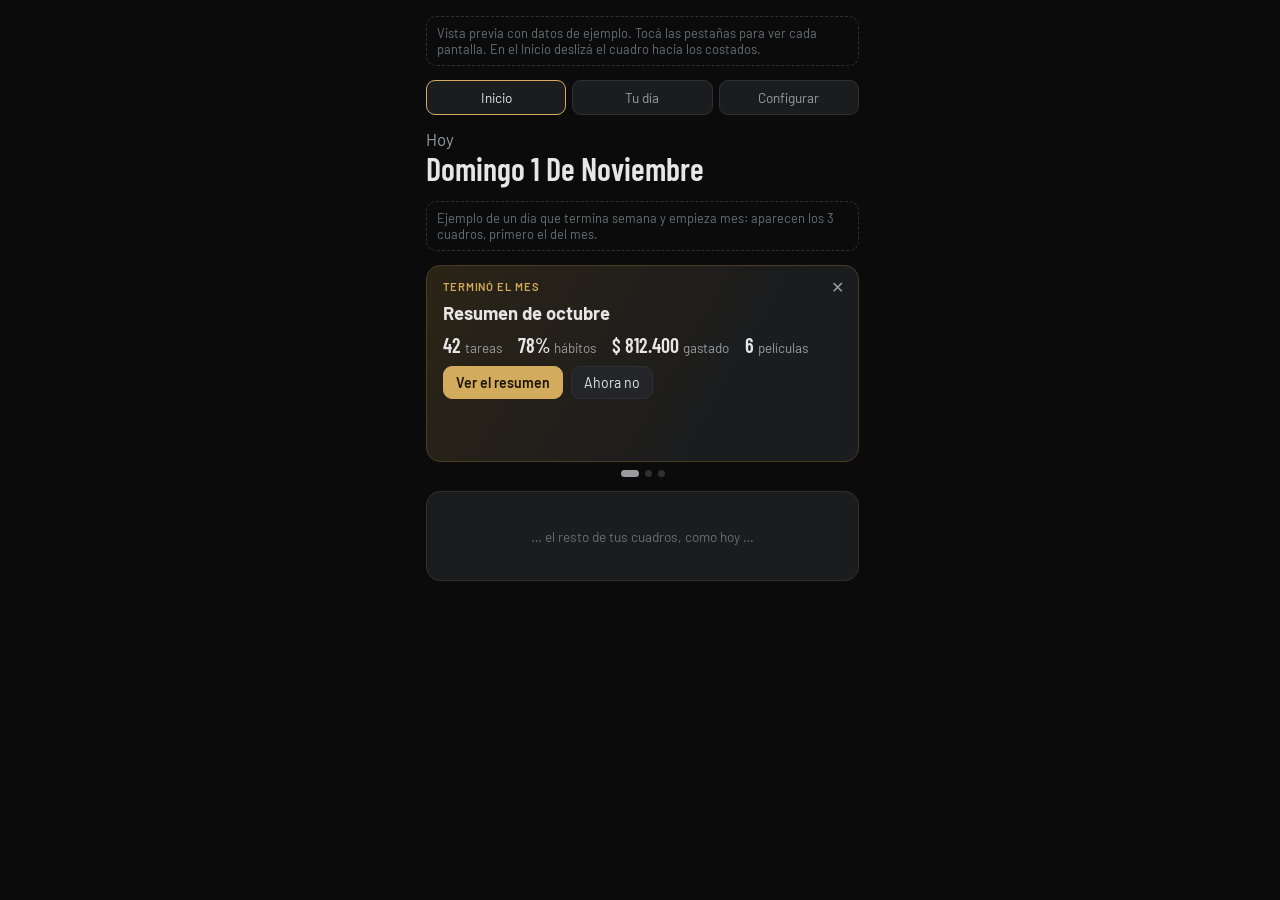
==== docs/vistas-previas/resumen-diario.html @ cae792a8 "Vista previa: resumen del día y carrusel de avisos Co-Authored-By: Claude Opus 5.5 (1M context) <nor" ====
<!doctype html>
<html lang="es">
<head>
<meta charset="utf-8">
<meta name="viewport" content="width=device-width, initial-scale=1">
<title>Vista previa · Resumen del día</title>
<link href="https://fonts.googleapis.com/css2?family=Barlow:wght@400;500;600&family=Barlow+Condensed:wght@500;600&display=swap" rel="stylesheet">
<style>
:root { --papel:#0B0B0C; --superficie:#1B1C1E; --superficie-2:#242528; --linea:#2E3033; --laton:#D3AB5C; --laton-fondo:#2B2416;
  --tinta:#E6E6E6; --tinta-2:#9A9C9F; --tinta-3:#6B6E72; --verde:#7BC47F; --rojo:#E07A6B; --azul:#8DB4DC; }
* { box-sizing: border-box; }
body { margin: 0; background: var(--papel); color: var(--tinta); font-family: Barlow, sans-serif; }
.app { max-width: 460px; margin: 0 auto; padding: 16px 16px 90px; display: grid; gap: 14px; }
.nota-previa { font-size: .8rem; color: var(--tinta-3); border: 1px dashed var(--linea); border-radius: 10px; padding: 8px 10px; }
.pest { display: flex; gap: 6px; flex-wrap: wrap; }
.pest button { flex: 1; padding: 8px 6px; border-radius: 9px; border: 1px solid var(--linea); background: var(--superficie); color: var(--tinta-2); font: inherit; font-size: .85rem; cursor: pointer; }
.pest button.sel { color: var(--tinta); border-color: var(--laton); }
.fecha { color: var(--tinta-2); font-size: 1.05rem; }
.fecha b { display: block; color: var(--tinta); font-family: 'Barlow Condensed'; font-size: 2rem; font-weight: 600; text-transform: capitalize; }
.tarjeta { background: var(--superficie); border: 1px solid var(--linea); border-radius: 14px; padding: 14px 16px; display: grid; gap: 10px; }
.tarjeta h3 { margin: 0; font-size: 1rem; display: flex; gap: 8px; align-items: baseline; }
.tarjeta h3 small { margin-left: auto; color: var(--tinta-2); font-weight: 400; font-size: .78rem; }
.relleno { height: 60px; display: grid; place-items: center; color: var(--tinta-3); font-size: .85rem; }

/* Carrusel: un solo cuadro que se desliza */
.carru { position: relative; }
.pistas { display: flex; overflow-x: auto; scroll-snap-type: x mandatory; gap: 10px; scrollbar-width: none; }
.pistas::-webkit-scrollbar { display: none; }
.aviso { flex: 0 0 100%; scroll-snap-align: start; position: relative; background: linear-gradient(120deg, var(--laton-fondo), var(--superficie) 70%);
  border: 1px solid #4a3f24; border-radius: 14px; padding: 14px 16px; display: grid; gap: 9px; align-content: start; }
.aviso.dia { background: linear-gradient(120deg, #16212b, var(--superficie) 70%); border-color: #2a3a4a; }
.aviso-x { position: absolute; top: 8px; right: 8px; border: 0; background: none; color: var(--tinta-2); font-size: 1rem; cursor: pointer; padding: 4px 6px; }
.et { font-size: .7rem; letter-spacing: .08em; text-transform: uppercase; color: var(--laton); font-weight: 600; }
.dia .et { color: var(--azul); }
.titulo { font-size: 1.15rem; padding-right: 22px; }
.mini { display: flex; gap: 6px 16px; flex-wrap: wrap; font-size: .84rem; color: var(--tinta-2); }
.mini b { color: var(--tinta); font-family: 'Barlow Condensed'; font-size: 1.25rem; font-weight: 600; margin-right: 4px; }
.bot { display: flex; gap: 8px; flex-wrap: wrap; }
.bt { padding: 7px 12px; border-radius: 9px; border: 1px solid var(--linea); background: var(--superficie-2); color: var(--tinta); font: inherit; font-size: .88rem; cursor: pointer; }
.bt.p { background: var(--laton); color: #1a1408; border-color: var(--laton); font-weight: 600; }
.dia .bt.p { background: var(--azul); border-color: var(--azul); color: #0d1620; }
.puntos { display: flex; justify-content: center; gap: 6px; margin-top: 8px; }
.puntos i { width: 7px; height: 7px; border-radius: 50%; background: var(--linea); }
.puntos i.sel { background: var(--tinta-2); width: 18px; border-radius: 4px; }
.lineas { display: grid; gap: 5px; font-size: .88rem; }
.lineas span { display: flex; gap: 8px; }
.lineas em { font-style: normal; color: var(--tinta-2); min-width: 18px; }

/* Pantalla del día */
.fila { display: flex; gap: 10px; align-items: center; padding: 8px 0; border-top: 1px solid var(--linea); font-size: .92rem; }
.fila:first-of-type { border-top: 0; }
.fila small { color: var(--tinta-2); margin-left: auto; white-space: nowrap; }
.chk { width: 16px; height: 16px; border: 1.5px solid var(--tinta-3); border-radius: 4px; flex: none; }
.clima { display: flex; align-items: center; gap: 14px; }
.clima b { font-family: 'Barlow Condensed'; font-size: 2.6rem; font-weight: 600; line-height: 1; }
.clima .horas { display: flex; gap: 12px; margin-left: auto; font-size: .78rem; color: var(--tinta-2); text-align: center; }
.clima .horas b { font-size: 1rem; display: block; color: var(--tinta); }
.pend { font-size: .82rem; color: var(--tinta-3); border: 1px dashed var(--linea); border-radius: 9px; padding: 8px 10px; }
.noti { display: grid; gap: 3px; padding: 10px 0; border-top: 1px solid var(--linea); cursor: pointer; }
.noti:first-of-type { border-top: 0; }
.noti .tema { font-size: .7rem; text-transform: uppercase; letter-spacing: .06em; color: var(--laton); }
.noti b { font-size: .95rem; font-weight: 500; }
.noti span { font-size: .84rem; color: var(--tinta-2); }

/* Detalle de noticia (hoja de abajo) */
.velo { position: fixed; inset: 0; background: #000a; display: none; align-items: flex-end; justify-content: center; z-index: 5; }
.velo.on { display: flex; }
.hoja { background: var(--superficie); border-radius: 16px 16px 0 0; max-width: 460px; width: 100%; max-height: 85vh; overflow: auto; padding: 18px 16px 24px; display: grid; gap: 10px; }
.hoja h2 { margin: 0; font-size: 1.2rem; }
.hoja p { margin: 0; line-height: 1.45; font-size: .93rem; color: #cfd0d2; }
.hoja a { color: var(--laton); }

/* Configuración */
.campo { display: grid; gap: 6px; font-size: .9rem; }
.campo small { color: var(--tinta-2); }
input, select { background: var(--superficie-2); border: 1px solid var(--linea); color: var(--tinta); border-radius: 9px; padding: 8px 10px; font: inherit; }
.chips { display: flex; gap: 6px; flex-wrap: wrap; }
.chip { padding: 5px 10px; border-radius: 999px; border: 1px solid var(--linea); background: var(--superficie-2); font-size: .84rem; }
.chip.on { border-color: var(--laton); color: var(--laton); }
.chip.sug { border-style: dashed; color: var(--tinta-2); }
.pantalla[hidden] { display: none; }
.pantalla { display: grid; gap: 14px; }
</style>
</head>
<body>
<div class="app">
  <div class="nota-previa">Vista previa con datos de ejemplo. Tocá las pestañas para ver cada pantalla. En el Inicio deslizá el cuadro hacia los costados.</div>
  <div class="pest">
    <button class="sel" data-p="inicio">Inicio</button>
    <button data-p="dia">Tu día</button>
    <button data-p="config">Configurar</button>
  </div>

  <!-- INICIO -->
  <section class="pantalla" id="p-inicio">
    <div class="fecha">Hoy<b>domingo 1 de noviembre</b></div>
    <p class="nota-previa" style="margin:0">Ejemplo de un día que termina semana y empieza mes: aparecen los 3 cuadros, primero el del mes.</p>
    <div class="carru">
      <div class="pistas" id="pistas">
        <section class="aviso">
          <button class="aviso-x" aria-label="Cerrar">✕</button>
          <span class="et">Terminó el mes</span>
          <b class="titulo">Resumen de octubre</b>
          <span class="mini"><span><b>42</b>tareas</span><span><b>78%</b>hábitos</span><span><b>$ 812.400</b>gastado</span><span><b>6</b>películas</span></span>
          <span class="bot"><button class="bt p">Ver el resumen</button><button class="bt cerrar">Ahora no</button></span>
        </section>
        <section class="aviso">
          <button class="aviso-x" aria-label="Cerrar">✕</button>
          <span class="et">Terminó la semana</span>
          <b class="titulo">Revisión del 26 oct – 1 nov</b>
          <span class="mini"><span><b>11</b>tareas</span><span><b>82%</b>hábitos</span><span><b>$ 164.000</b>gastado</span><span><b>2</b>vencidas</span></span>
          <span class="bot"><button class="bt p">Hacer la revisión · 5 min</button><button class="bt cerrar">Ahora no</button></span>
        </section>
        <section class="aviso dia">
          <button class="aviso-x" aria-label="Cerrar">✕</button>
          <span class="et">Buen día, Matías</span>
          <b class="titulo">Tu domingo 1</b>
          <span class="mini"><span><b>19°</b>parcial nublado</span><span><b>4</b>tareas</span><span><b>1</b>vence</span><span><b>5</b>hábitos</span></span>
          <div class="lineas">
            <span><em>🎂</em>Cumpleaños de Laura</span>
            <span><em>📰</em>El dólar cerró estable tras el anuncio del BCRA</span>
          </div>
          <span class="bot"><button class="bt p" data-ir="dia">Ver mi día</button><button class="bt cerrar">Ahora no</button></span>
        </section>
      </div>
      <div class="puntos" id="puntos"></div>
    </div>
    <div class="tarjeta"><div class="relleno">… el resto de tus cuadros, como hoy …</div></div>
  </section>

  <!-- TU DÍA -->
  <section class="pantalla" id="p-dia" hidden>
    <div class="fecha">Resumen<b>Tu domingo 1</b></div>
    <div class="tarjeta">
      <h3>Tiempo <small>📍 Ubicación actual</small></h3>
      <div class="clima"><b>19°</b><span>Parcial nublado<br><small style="color:var(--tinta-2)">Máx 24° · mín 12° · lluvia 10%</small></span>
        <div class="horas"><span>9h<b>15°</b></span><span>15h<b>23°</b></span><span>21h<b>17°</b></span></div></div>
    </div>
    <div class="tarjeta">
      <h3>Para hoy <small>Tareas, vencimientos y hábitos</small></h3>
      <div class="fila"><span class="chk"></span>Llamar al plomero<small>Casa</small></div>
      <div class="fila"><span class="chk"></span>Preparar informe de recepción<small>Trabajo</small></div>
      <div class="fila"><span class="chk"></span>Comprar regalo Laura<small>Personal</small></div>
      <div class="fila"><span class="chk"></span>Pasear al perro<small>Casa</small></div>
      <div class="fila">💳 Vence la tarjeta Visa<small>$ 214.300</small></div>
      <div class="fila">✅ Hábitos del día<small>0 de 5</small></div>
    </div>
    <div class="tarjeta">
      <h3>Cumpleaños</h3>
      <div class="fila">🎂 Laura<small>hoy · cumple 34</small></div>
      <div class="pend">Pendiente: de dónde se toman los cumpleaños.</div>
    </div>
    <div class="tarjeta">
      <h3>Noticias para vos <small>Tocá una para verla completa</small></h3>
      <div class="noti" data-n="0"><span class="tema">Economía argentina</span><b>El dólar cerró estable tras el anuncio del BCRA</b><span>Las reservas subieron y el mercado reaccionó con calma.</span></div>
      <div class="noti" data-n="1"><span class="tema">Economía mundial</span><b>La Fed mantiene las tasas y anticipa un recorte en diciembre</b><span>Los mercados de Asia abren en alza.</span></div>
      <div class="noti" data-n="2"><span class="tema">Tecnología</span><b>Nuevo récord en chips de bajo consumo</b><span>Promete baterías que duren el doble en celulares.</span></div>
      <div class="noti" data-n="3"><span class="tema">Política internacional</span><b>Avanzan las negociaciones de alto el fuego</b><span>Se reúnen los mediadores esta semana.</span></div>
      <div class="noti" data-n="4"><span class="tema">Política argentina</span><b>El Senado trata hoy el presupuesto</b><span>Se espera una sesión larga.</span></div>
      <span style="font-size:.78rem;color:var(--tinta-3)">Buscadas hoy a las 7:02 con Gemini · se actualizan una vez por día</span>
    </div>
  </section>

  <!-- CONFIGURAR -->
  <section class="pantalla" id="p-config" hidden>
    <div class="fecha">Resumen<b>Configurar</b></div>
    <div class="tarjeta">
      <h3>Resumen del día</h3>
      <label class="campo">Aparece desde las<input type="time" value="05:00"><small>Se muestra la primera vez que abrís la app desde esa hora, hasta que lo cerrás o termina el día.</small></label>
    </div>
    <div class="tarjeta">
      <h3>Tiempo</h3>
      <label class="campo">Lugar<select><option>📍 Ubicación actual (GPS)</option><option>Buenos Aires</option><option>Córdoba</option><option>+ Agregar ciudad…</option></select></label>
    </div>
    <div class="tarjeta">
      <h3>Intereses <small>Tocá para activar o quitar</small></h3>
      <div class="chips">
        <span class="chip on">Economía mundial</span><span class="chip on">Economía argentina</span><span class="chip on">Tecnología</span>
        <span class="chip on">Guerras y política internacional</span><span class="chip on">Política argentina</span><span class="chip">+ Agregar</span>
      </div>
      <h3 style="margin-top:6px">Te sugiero <small>Según lo que abrís</small></h3>
      <div class="chips"><span class="chip sug">+ Inteligencia artificial</span><span class="chip sug">+ Energía</span><span class="chip sug">+ Mercado inmobiliario</span></div>
      <small style="color:var(--tinta-2);font-size:.8rem">La app aprende de las noticias que abrís y de las que marcás "No me interesa".</small>
    </div>
    <div class="tarjeta">
      <h3>Cumpleaños</h3>
      <div class="pend">Pendiente: de dónde se toman los datos.</div>
    </div>
  </section>
</div>

<div class="velo" id="velo"><div class="hoja" id="hoja"></div></div>

<script>
const NOTIS = [
  ['Economía argentina', 'El dólar cerró estable tras el anuncio del BCRA', 'El Banco Central anunció una nueva compra de reservas y el dólar oficial terminó el día sin cambios. Los analistas consultados creen que la calma puede seguir mientras entren dólares de la cosecha.\n\nQué significa para vos: los precios en dólares no deberían moverse esta semana.'],
  ['Economía mundial', 'La Fed mantiene las tasas y anticipa un recorte en diciembre', 'La Reserva Federal de EE.UU. dejó las tasas como estaban y dio señales de un recorte a fin de año. Las bolsas reaccionaron en alza.'],
  ['Tecnología', 'Nuevo récord en chips de bajo consumo', 'Un fabricante presentó un chip que gasta la mitad de energía. Llegaría a los celulares en 2027.'],
  ['Política internacional', 'Avanzan las negociaciones de alto el fuego', 'Los mediadores se reúnen esta semana con ambas partes. Hay un borrador de acuerdo de tres etapas.'],
  ['Política argentina', 'El Senado trata hoy el presupuesto', 'La sesión empieza a las 11. El oficialismo dice tener los votos; la oposición pide cambios en dos artículos.'],
];
const $ = (s, el = document) => el.querySelector(s);
const $$ = (s, el = document) => [...el.querySelectorAll(s)];

function ir(p) {
  $$('.pest button').forEach(b => b.classList.toggle('sel', b.dataset.p === p));
  $$('.pantalla').forEach(s => s.hidden = s.id !== 'p-' + p);
  scrollTo({ top: 0 });
}
$$('.pest button').forEach(b => b.onclick = () => ir(b.dataset.p));
$$('[data-ir]').forEach(b => b.onclick = () => ir(b.dataset.ir));

// Carrusel: puntitos y cerrar → pasa al siguiente
const pistas = $('#pistas'), puntos = $('#puntos');
function pintarPuntos() {
  const n = pistas.children.length;
  const i = Math.round(pistas.scrollLeft / (pistas.clientWidth + 10));
  puntos.innerHTML = n > 1 ? Array.from({ length: n }, (_, k) => `<i class="${k === i ? 'sel' : ''}"></i>`).join('') : '';
  if (!n) $('.carru').innerHTML = '<p class="nota-previa">Cerraste todos: el cuadro desaparece hasta mañana.</p>';
}
pistas.addEventListener('scroll', pintarPuntos);
$$('.aviso-x, .cerrar').forEach(b => b.onclick = () => { b.closest('.aviso').remove(); pistas.scrollTo({ left: pistas.scrollLeft }); pintarPuntos(); });
pintarPuntos();

// Detalle de noticia
$$('.noti').forEach(el => el.onclick = () => {
  const [tema, t, txt] = NOTIS[el.dataset.n];
  $('#hoja').innerHTML = `<span class="et">${tema}</span><h2>${t}</h2>${txt.split('\n\n').map(p => `<p>${p}</p>`).join('')}
    <a href="#">Leer en la fuente original ›</a>
    <span class="bot"><button class="bt" onclick="cerrarHoja()">Cerrar</button><button class="bt" onclick="cerrarHoja()">No me interesa este tema</button></span>`;
  $('#velo').classList.add('on');
});
function cerrarHoja() { $('#velo').classList.remove('on'); }
$('#velo').onclick = e => { if (e.target.id === 'velo') cerrarHoja(); };
</script>
</body>
</html>
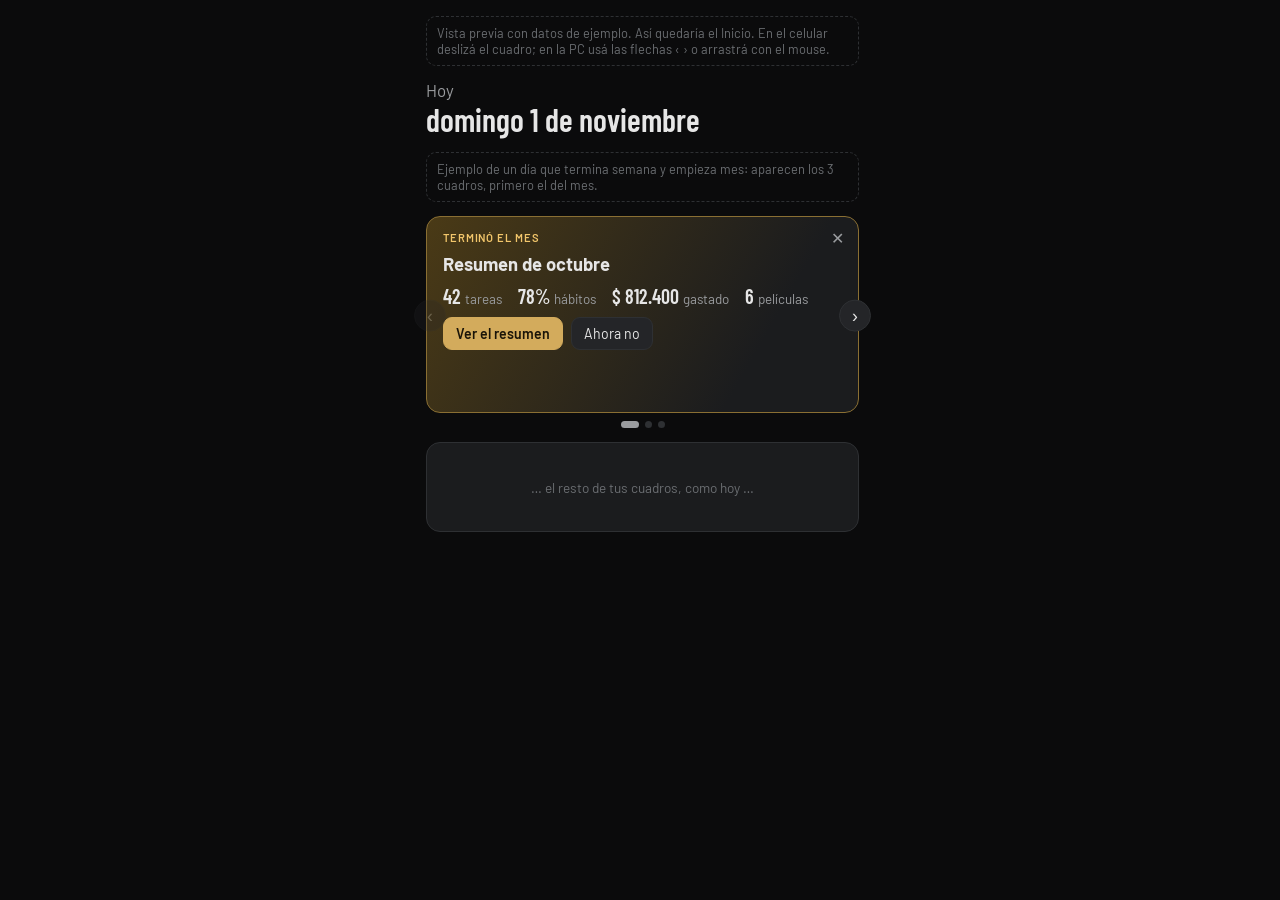
==== commit ee4b371f: "Vista previa resumen: amarillos por intensidad, flechas para PC, cumpleaños a Tareas Co-Authored-By:" ====
--- a/docs/vistas-previas/resumen-diario.html
+++ b/docs/vistas-previas/resumen-diario.html
@@ -16,7 +16,7 @@
 .pest button { flex: 1; padding: 8px 6px; border-radius: 9px; border: 1px solid var(--linea); background: var(--superficie); color: var(--tinta-2); font: inherit; font-size: .85rem; cursor: pointer; }
 .pest button.sel { color: var(--tinta); border-color: var(--laton); }
 .fecha { color: var(--tinta-2); font-size: 1.05rem; }
-.fecha b { display: block; color: var(--tinta); font-family: 'Barlow Condensed'; font-size: 2rem; font-weight: 600; text-transform: capitalize; }
+.fecha b { display: block; color: var(--tinta); font-family: 'Barlow Condensed'; font-size: 2rem; font-weight: 600; }
 .tarjeta { background: var(--superficie); border: 1px solid var(--linea); border-radius: 14px; padding: 14px 16px; display: grid; gap: 10px; }
 .tarjeta h3 { margin: 0; font-size: 1rem; display: flex; gap: 8px; align-items: baseline; }
 .tarjeta h3 small { margin-left: auto; color: var(--tinta-2); font-weight: 400; font-size: .78rem; }
@@ -28,17 +28,24 @@
 .pistas::-webkit-scrollbar { display: none; }
 .aviso { flex: 0 0 100%; scroll-snap-align: start; position: relative; background: linear-gradient(120deg, var(--laton-fondo), var(--superficie) 70%);
   border: 1px solid #4a3f24; border-radius: 14px; padding: 14px 16px; display: grid; gap: 9px; align-content: start; }
-.aviso.dia { background: linear-gradient(120deg, #16212b, var(--superficie) 70%); border-color: #2a3a4a; }
+.aviso.mes { background: linear-gradient(120deg, #4a3a16, var(--superficie) 75%); border-color: #8a6f33; }
+.aviso.dia { background: linear-gradient(120deg, #1d1a12, var(--superficie) 70%); border-color: #3a3324; }
+.aviso.mes .et { color: #F2C66B; } .aviso.dia .et { color: #A88A4E; }
+.aviso.dia .bt.p { background: #8a7140; border-color: #8a7140; color: #f3ead6; }
+.flecha { position: absolute; top: 50%; transform: translateY(-70%); width: 32px; height: 32px; border-radius: 50%; border: 1px solid var(--linea);
+  background: var(--superficie-2); color: var(--tinta); font-size: 1.1rem; cursor: pointer; display: none; z-index: 2; }
+.flecha.izq { left: -12px; } .flecha.der { right: -12px; }
+@media (hover: hover) and (pointer: fine) { .flecha { display: grid; place-items: center; } .flecha[disabled] { opacity: .25; cursor: default; } }
+.pistas.arrastrando { scroll-snap-type: none; cursor: grabbing; user-select: none; }
+.lineas a { color: inherit; text-decoration: underline; text-decoration-color: var(--tinta-3); }
 .aviso-x { position: absolute; top: 8px; right: 8px; border: 0; background: none; color: var(--tinta-2); font-size: 1rem; cursor: pointer; padding: 4px 6px; }
 .et { font-size: .7rem; letter-spacing: .08em; text-transform: uppercase; color: var(--laton); font-weight: 600; }
-.dia .et { color: var(--azul); }
 .titulo { font-size: 1.15rem; padding-right: 22px; }
 .mini { display: flex; gap: 6px 16px; flex-wrap: wrap; font-size: .84rem; color: var(--tinta-2); }
 .mini b { color: var(--tinta); font-family: 'Barlow Condensed'; font-size: 1.25rem; font-weight: 600; margin-right: 4px; }
 .bot { display: flex; gap: 8px; flex-wrap: wrap; }
 .bt { padding: 7px 12px; border-radius: 9px; border: 1px solid var(--linea); background: var(--superficie-2); color: var(--tinta); font: inherit; font-size: .88rem; cursor: pointer; }
 .bt.p { background: var(--laton); color: #1a1408; border-color: var(--laton); font-weight: 600; }
-.dia .bt.p { background: var(--azul); border-color: var(--azul); color: #0d1620; }
 .puntos { display: flex; justify-content: center; gap: 6px; margin-top: 8px; }
 .puntos i { width: 7px; height: 7px; border-radius: 50%; background: var(--linea); }
 .puntos i.sel { background: var(--tinta-2); width: 18px; border-radius: 4px; }
@@ -84,20 +91,14 @@
 </head>
 <body>
 <div class="app">
-  <div class="nota-previa">Vista previa con datos de ejemplo. Tocá las pestañas para ver cada pantalla. En el Inicio deslizá el cuadro hacia los costados.</div>
-  <div class="pest">
-    <button class="sel" data-p="inicio">Inicio</button>
-    <button data-p="dia">Tu día</button>
-    <button data-p="config">Configurar</button>
-  </div>
-
+  <div class="nota-previa">Vista previa con datos de ejemplo. Así quedaría el Inicio. En el celular deslizá el cuadro; en la PC usá las flechas ‹ › o arrastrá con el mouse.</div>
   <!-- INICIO -->
   <section class="pantalla" id="p-inicio">
     <div class="fecha">Hoy<b>domingo 1 de noviembre</b></div>
     <p class="nota-previa" style="margin:0">Ejemplo de un día que termina semana y empieza mes: aparecen los 3 cuadros, primero el del mes.</p>
     <div class="carru">
       <div class="pistas" id="pistas">
-        <section class="aviso">
+        <section class="aviso mes">
           <button class="aviso-x" aria-label="Cerrar">✕</button>
           <span class="et">Terminó el mes</span>
           <b class="titulo">Resumen de octubre</b>
@@ -117,98 +118,26 @@
           <b class="titulo">Tu domingo 1</b>
           <span class="mini"><span><b>19°</b>parcial nublado</span><span><b>4</b>tareas</span><span><b>1</b>vence</span><span><b>5</b>hábitos</span></span>
           <div class="lineas">
-            <span><em>🎂</em>Cumpleaños de Laura</span>
+            <span><em>🎂</em><a href="#" onclick="alert('Te lleva a los cumpleaños en Tareas');return false">Cumpleaños de Laura ›</a></span>
             <span><em>📰</em>El dólar cerró estable tras el anuncio del BCRA</span>
           </div>
-          <span class="bot"><button class="bt p" data-ir="dia">Ver mi día</button><button class="bt cerrar">Ahora no</button></span>
+          <span class="bot"><button class="bt p">Ver mi día</button><button class="bt cerrar">Ahora no</button></span>
         </section>
       </div>
+      <button class="flecha izq" id="ant" aria-label="Anterior">‹</button><button class="flecha der" id="sig" aria-label="Siguiente">›</button>
       <div class="puntos" id="puntos"></div>
     </div>
     <div class="tarjeta"><div class="relleno">… el resto de tus cuadros, como hoy …</div></div>
   </section>
 
-  <!-- TU DÍA -->
-  <section class="pantalla" id="p-dia" hidden>
-    <div class="fecha">Resumen<b>Tu domingo 1</b></div>
-    <div class="tarjeta">
-      <h3>Tiempo <small>📍 Ubicación actual</small></h3>
-      <div class="clima"><b>19°</b><span>Parcial nublado<br><small style="color:var(--tinta-2)">Máx 24° · mín 12° · lluvia 10%</small></span>
-        <div class="horas"><span>9h<b>15°</b></span><span>15h<b>23°</b></span><span>21h<b>17°</b></span></div></div>
-    </div>
-    <div class="tarjeta">
-      <h3>Para hoy <small>Tareas, vencimientos y hábitos</small></h3>
-      <div class="fila"><span class="chk"></span>Llamar al plomero<small>Casa</small></div>
-      <div class="fila"><span class="chk"></span>Preparar informe de recepción<small>Trabajo</small></div>
-      <div class="fila"><span class="chk"></span>Comprar regalo Laura<small>Personal</small></div>
-      <div class="fila"><span class="chk"></span>Pasear al perro<small>Casa</small></div>
-      <div class="fila">💳 Vence la tarjeta Visa<small>$ 214.300</small></div>
-      <div class="fila">✅ Hábitos del día<small>0 de 5</small></div>
-    </div>
-    <div class="tarjeta">
-      <h3>Cumpleaños</h3>
-      <div class="fila">🎂 Laura<small>hoy · cumple 34</small></div>
-      <div class="pend">Pendiente: de dónde se toman los cumpleaños.</div>
-    </div>
-    <div class="tarjeta">
-      <h3>Noticias para vos <small>Tocá una para verla completa</small></h3>
-      <div class="noti" data-n="0"><span class="tema">Economía argentina</span><b>El dólar cerró estable tras el anuncio del BCRA</b><span>Las reservas subieron y el mercado reaccionó con calma.</span></div>
-      <div class="noti" data-n="1"><span class="tema">Economía mundial</span><b>La Fed mantiene las tasas y anticipa un recorte en diciembre</b><span>Los mercados de Asia abren en alza.</span></div>
-      <div class="noti" data-n="2"><span class="tema">Tecnología</span><b>Nuevo récord en chips de bajo consumo</b><span>Promete baterías que duren el doble en celulares.</span></div>
-      <div class="noti" data-n="3"><span class="tema">Política internacional</span><b>Avanzan las negociaciones de alto el fuego</b><span>Se reúnen los mediadores esta semana.</span></div>
-      <div class="noti" data-n="4"><span class="tema">Política argentina</span><b>El Senado trata hoy el presupuesto</b><span>Se espera una sesión larga.</span></div>
-      <span style="font-size:.78rem;color:var(--tinta-3)">Buscadas hoy a las 7:02 con Gemini · se actualizan una vez por día</span>
-    </div>
-  </section>
-
-  <!-- CONFIGURAR -->
-  <section class="pantalla" id="p-config" hidden>
-    <div class="fecha">Resumen<b>Configurar</b></div>
-    <div class="tarjeta">
-      <h3>Resumen del día</h3>
-      <label class="campo">Aparece desde las<input type="time" value="05:00"><small>Se muestra la primera vez que abrís la app desde esa hora, hasta que lo cerrás o termina el día.</small></label>
-    </div>
-    <div class="tarjeta">
-      <h3>Tiempo</h3>
-      <label class="campo">Lugar<select><option>📍 Ubicación actual (GPS)</option><option>Buenos Aires</option><option>Córdoba</option><option>+ Agregar ciudad…</option></select></label>
-    </div>
-    <div class="tarjeta">
-      <h3>Intereses <small>Tocá para activar o quitar</small></h3>
-      <div class="chips">
-        <span class="chip on">Economía mundial</span><span class="chip on">Economía argentina</span><span class="chip on">Tecnología</span>
-        <span class="chip on">Guerras y política internacional</span><span class="chip on">Política argentina</span><span class="chip">+ Agregar</span>
-      </div>
-      <h3 style="margin-top:6px">Te sugiero <small>Según lo que abrís</small></h3>
-      <div class="chips"><span class="chip sug">+ Inteligencia artificial</span><span class="chip sug">+ Energía</span><span class="chip sug">+ Mercado inmobiliario</span></div>
-      <small style="color:var(--tinta-2);font-size:.8rem">La app aprende de las noticias que abrís y de las que marcás "No me interesa".</small>
-    </div>
-    <div class="tarjeta">
-      <h3>Cumpleaños</h3>
-      <div class="pend">Pendiente: de dónde se toman los datos.</div>
-    </div>
-  </section>
 </div>
 
 <div class="velo" id="velo"><div class="hoja" id="hoja"></div></div>
 
 <script>
-const NOTIS = [
-  ['Economía argentina', 'El dólar cerró estable tras el anuncio del BCRA', 'El Banco Central anunció una nueva compra de reservas y el dólar oficial terminó el día sin cambios. Los analistas consultados creen que la calma puede seguir mientras entren dólares de la cosecha.\n\nQué significa para vos: los precios en dólares no deberían moverse esta semana.'],
-  ['Economía mundial', 'La Fed mantiene las tasas y anticipa un recorte en diciembre', 'La Reserva Federal de EE.UU. dejó las tasas como estaban y dio señales de un recorte a fin de año. Las bolsas reaccionaron en alza.'],
-  ['Tecnología', 'Nuevo récord en chips de bajo consumo', 'Un fabricante presentó un chip que gasta la mitad de energía. Llegaría a los celulares en 2027.'],
-  ['Política internacional', 'Avanzan las negociaciones de alto el fuego', 'Los mediadores se reúnen esta semana con ambas partes. Hay un borrador de acuerdo de tres etapas.'],
-  ['Política argentina', 'El Senado trata hoy el presupuesto', 'La sesión empieza a las 11. El oficialismo dice tener los votos; la oposición pide cambios en dos artículos.'],
-];
 const $ = (s, el = document) => el.querySelector(s);
 const $$ = (s, el = document) => [...el.querySelectorAll(s)];
 
-function ir(p) {
-  $$('.pest button').forEach(b => b.classList.toggle('sel', b.dataset.p === p));
-  $$('.pantalla').forEach(s => s.hidden = s.id !== 'p-' + p);
-  scrollTo({ top: 0 });
-}
-$$('.pest button').forEach(b => b.onclick = () => ir(b.dataset.p));
-$$('[data-ir]').forEach(b => b.onclick = () => ir(b.dataset.ir));
 
 // Carrusel: puntitos y cerrar → pasa al siguiente
 const pistas = $('#pistas'), puntos = $('#puntos');
@@ -216,22 +145,23 @@
   const n = pistas.children.length;
   const i = Math.round(pistas.scrollLeft / (pistas.clientWidth + 10));
   puntos.innerHTML = n > 1 ? Array.from({ length: n }, (_, k) => `<i class="${k === i ? 'sel' : ''}"></i>`).join('') : '';
+  $('#ant').disabled = i <= 0; $('#sig').disabled = i >= n - 1;
+  $('#ant').style.visibility = $('#sig').style.visibility = n > 1 ? '' : 'hidden';
   if (!n) $('.carru').innerHTML = '<p class="nota-previa">Cerraste todos: el cuadro desaparece hasta mañana.</p>';
 }
 pistas.addEventListener('scroll', pintarPuntos);
+// En la PC: flechas y arrastrar con el mouse
+const ancho = () => pistas.clientWidth + 10;
+$('#ant').onclick = () => pistas.scrollBy({ left: -ancho(), behavior: 'smooth' });
+$('#sig').onclick = () => pistas.scrollBy({ left: ancho(), behavior: 'smooth' });
+let x0 = null, s0 = 0;
+pistas.addEventListener('mousedown', e => { if (e.target.closest('button,a')) return; x0 = e.clientX; s0 = pistas.scrollLeft; pistas.classList.add('arrastrando'); });
+addEventListener('mousemove', e => { if (x0 !== null) pistas.scrollLeft = s0 - (e.clientX - x0); });
+addEventListener('mouseup', () => { if (x0 === null) return; const d = pistas.scrollLeft - s0; x0 = null; pistas.classList.remove('arrastrando');
+  const i = Math.round(s0 / ancho()) + (Math.abs(d) > 40 ? Math.sign(d) : 0); pistas.scrollTo({ left: i * ancho(), behavior: 'smooth' }); });
 $$('.aviso-x, .cerrar').forEach(b => b.onclick = () => { b.closest('.aviso').remove(); pistas.scrollTo({ left: pistas.scrollLeft }); pintarPuntos(); });
 pintarPuntos();
 
-// Detalle de noticia
-$$('.noti').forEach(el => el.onclick = () => {
-  const [tema, t, txt] = NOTIS[el.dataset.n];
-  $('#hoja').innerHTML = `<span class="et">${tema}</span><h2>${t}</h2>${txt.split('\n\n').map(p => `<p>${p}</p>`).join('')}
-    <a href="#">Leer en la fuente original ›</a>
-    <span class="bot"><button class="bt" onclick="cerrarHoja()">Cerrar</button><button class="bt" onclick="cerrarHoja()">No me interesa este tema</button></span>`;
-  $('#velo').classList.add('on');
-});
-function cerrarHoja() { $('#velo').classList.remove('on'); }
-$('#velo').onclick = e => { if (e.target.id === 'velo') cerrarHoja(); };
 </script>
 </body>
 </html>
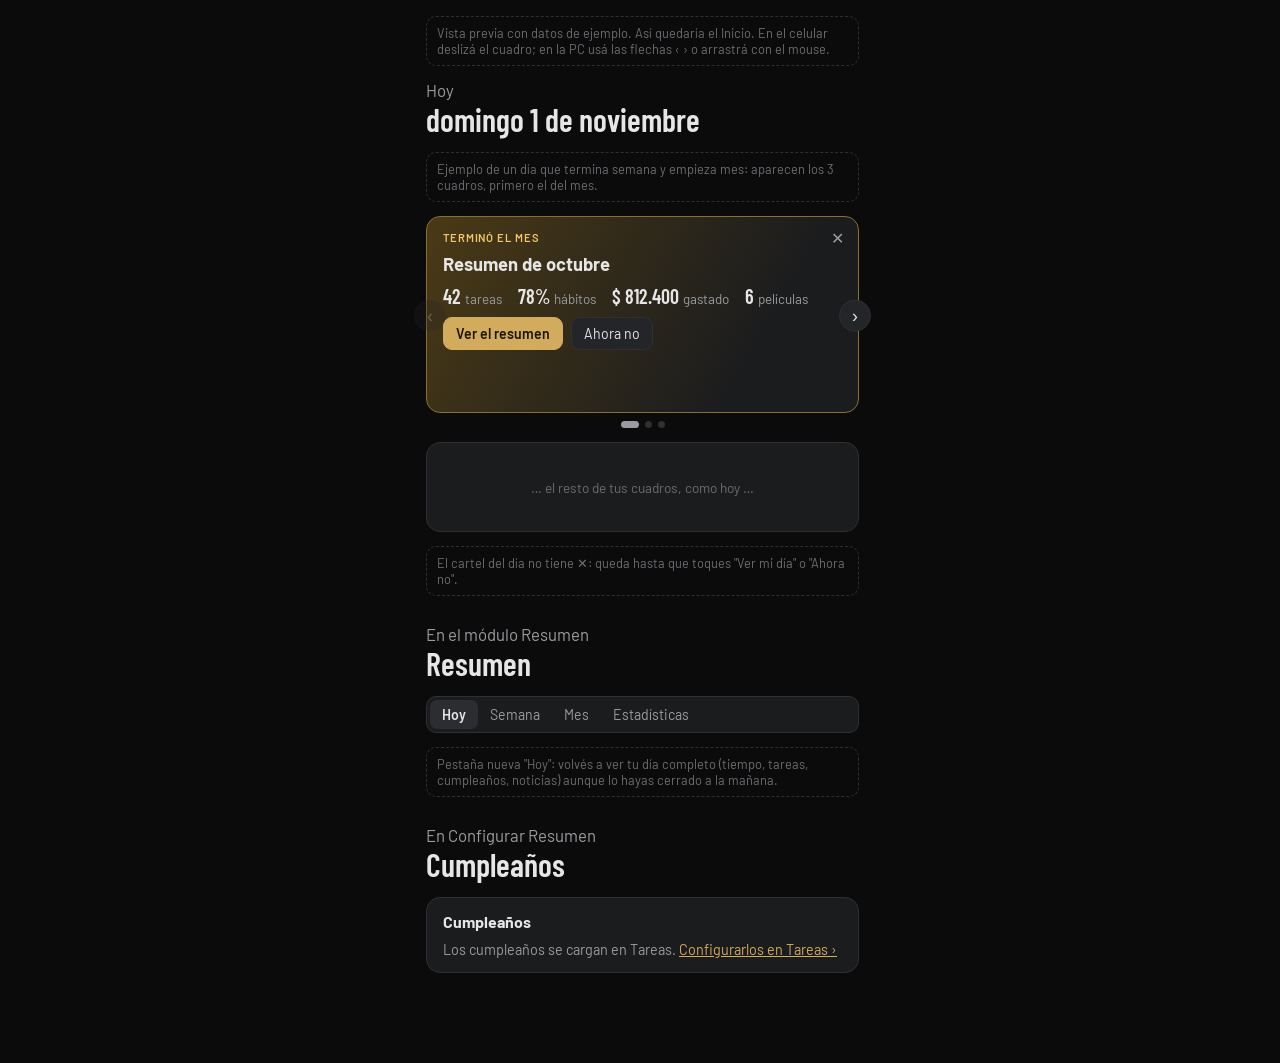
==== commit 40722d17: "Vista previa resumen: día sin cerrar, pestaña Hoy, enlace a cumpleaños en Tareas Co-Authored-By: Cla" ====
--- a/docs/vistas-previas/resumen-diario.html
+++ b/docs/vistas-previas/resumen-diario.html
@@ -85,6 +85,9 @@
 .chip { padding: 5px 10px; border-radius: 999px; border: 1px solid var(--linea); background: var(--superficie-2); font-size: .84rem; }
 .chip.on { border-color: var(--laton); color: var(--laton); }
 .chip.sug { border-style: dashed; color: var(--tinta-2); }
+.pest2 { display: inline-flex; background: var(--superficie); border: 1px solid var(--linea); border-radius: 10px; padding: 3px; }
+.pest2 span { padding: 6px 12px; border-radius: 7px; font-size: .88rem; color: var(--tinta-2); }
+.pest2 .sel { background: #2c2d31; color: var(--tinta); font-weight: 600; }
 .pantalla[hidden] { display: none; }
 .pantalla { display: grid; gap: 14px; }
 </style>
@@ -113,7 +116,6 @@
           <span class="bot"><button class="bt p">Hacer la revisión · 5 min</button><button class="bt cerrar">Ahora no</button></span>
         </section>
         <section class="aviso dia">
-          <button class="aviso-x" aria-label="Cerrar">✕</button>
           <span class="et">Buen día, Matías</span>
           <b class="titulo">Tu domingo 1</b>
           <span class="mini"><span><b>19°</b>parcial nublado</span><span><b>4</b>tareas</span><span><b>1</b>vence</span><span><b>5</b>hábitos</span></span>
@@ -128,6 +130,15 @@
       <div class="puntos" id="puntos"></div>
     </div>
     <div class="tarjeta"><div class="relleno">… el resto de tus cuadros, como hoy …</div></div>
+    <p class="nota-previa" style="margin:0">El cartel del día no tiene ✕: queda hasta que toques "Ver mi día" o "Ahora no".</p>
+
+    <div class="fecha" style="margin-top:14px">En el módulo Resumen<b>Resumen</b></div>
+    <div class="pest2"><span class="sel">Hoy</span><span>Semana</span><span>Mes</span><span>Estadísticas</span></div>
+    <p class="nota-previa" style="margin:0">Pestaña nueva "Hoy": volvés a ver tu día completo (tiempo, tareas, cumpleaños, noticias) aunque lo hayas cerrado a la mañana.</p>
+
+    <div class="fecha" style="margin-top:14px">En Configurar Resumen<b>Cumpleaños</b></div>
+    <div class="tarjeta"><h3>Cumpleaños</h3>
+      <span style="font-size:.9rem;color:var(--tinta-2)">Los cumpleaños se cargan en Tareas. <a href="#" style="color:var(--laton)" onclick="alert('Te lleva a Tareas');return false">Configurarlos en Tareas ›</a></span></div>
   </section>
 
 </div>
